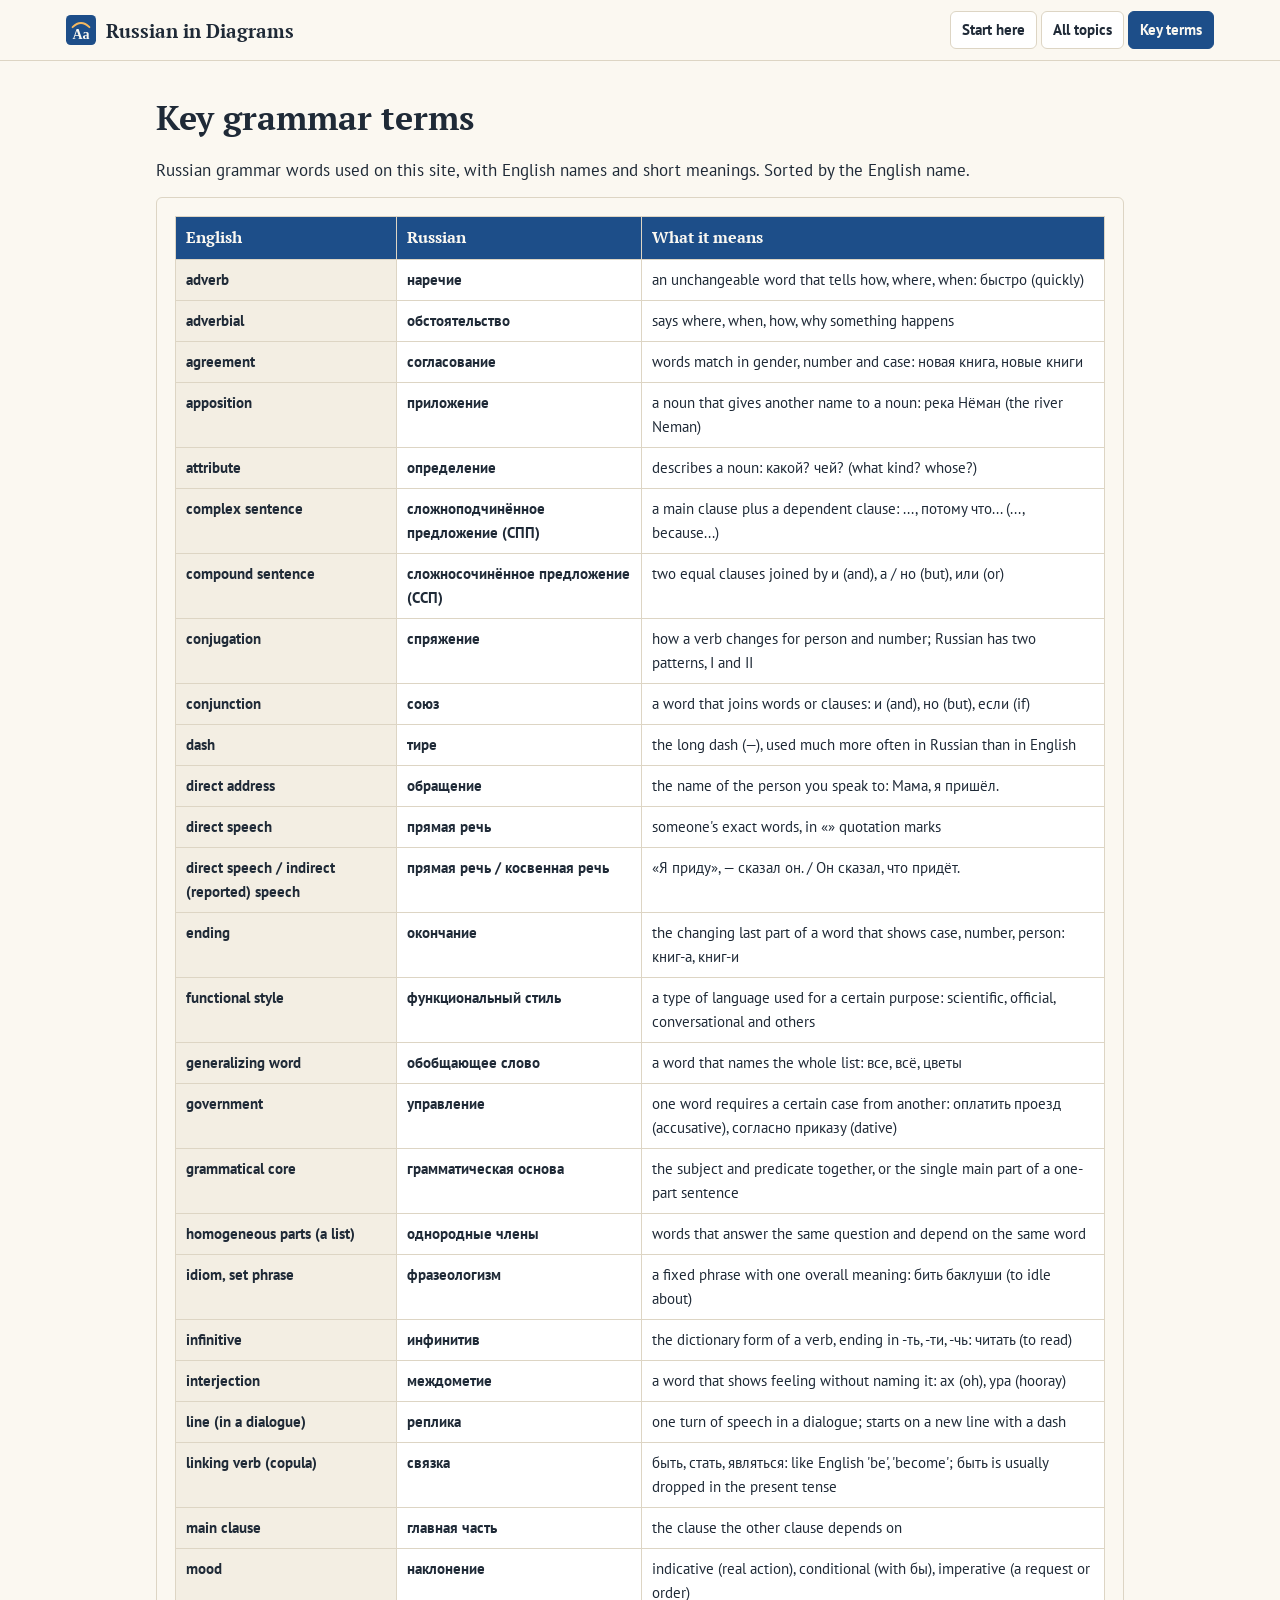
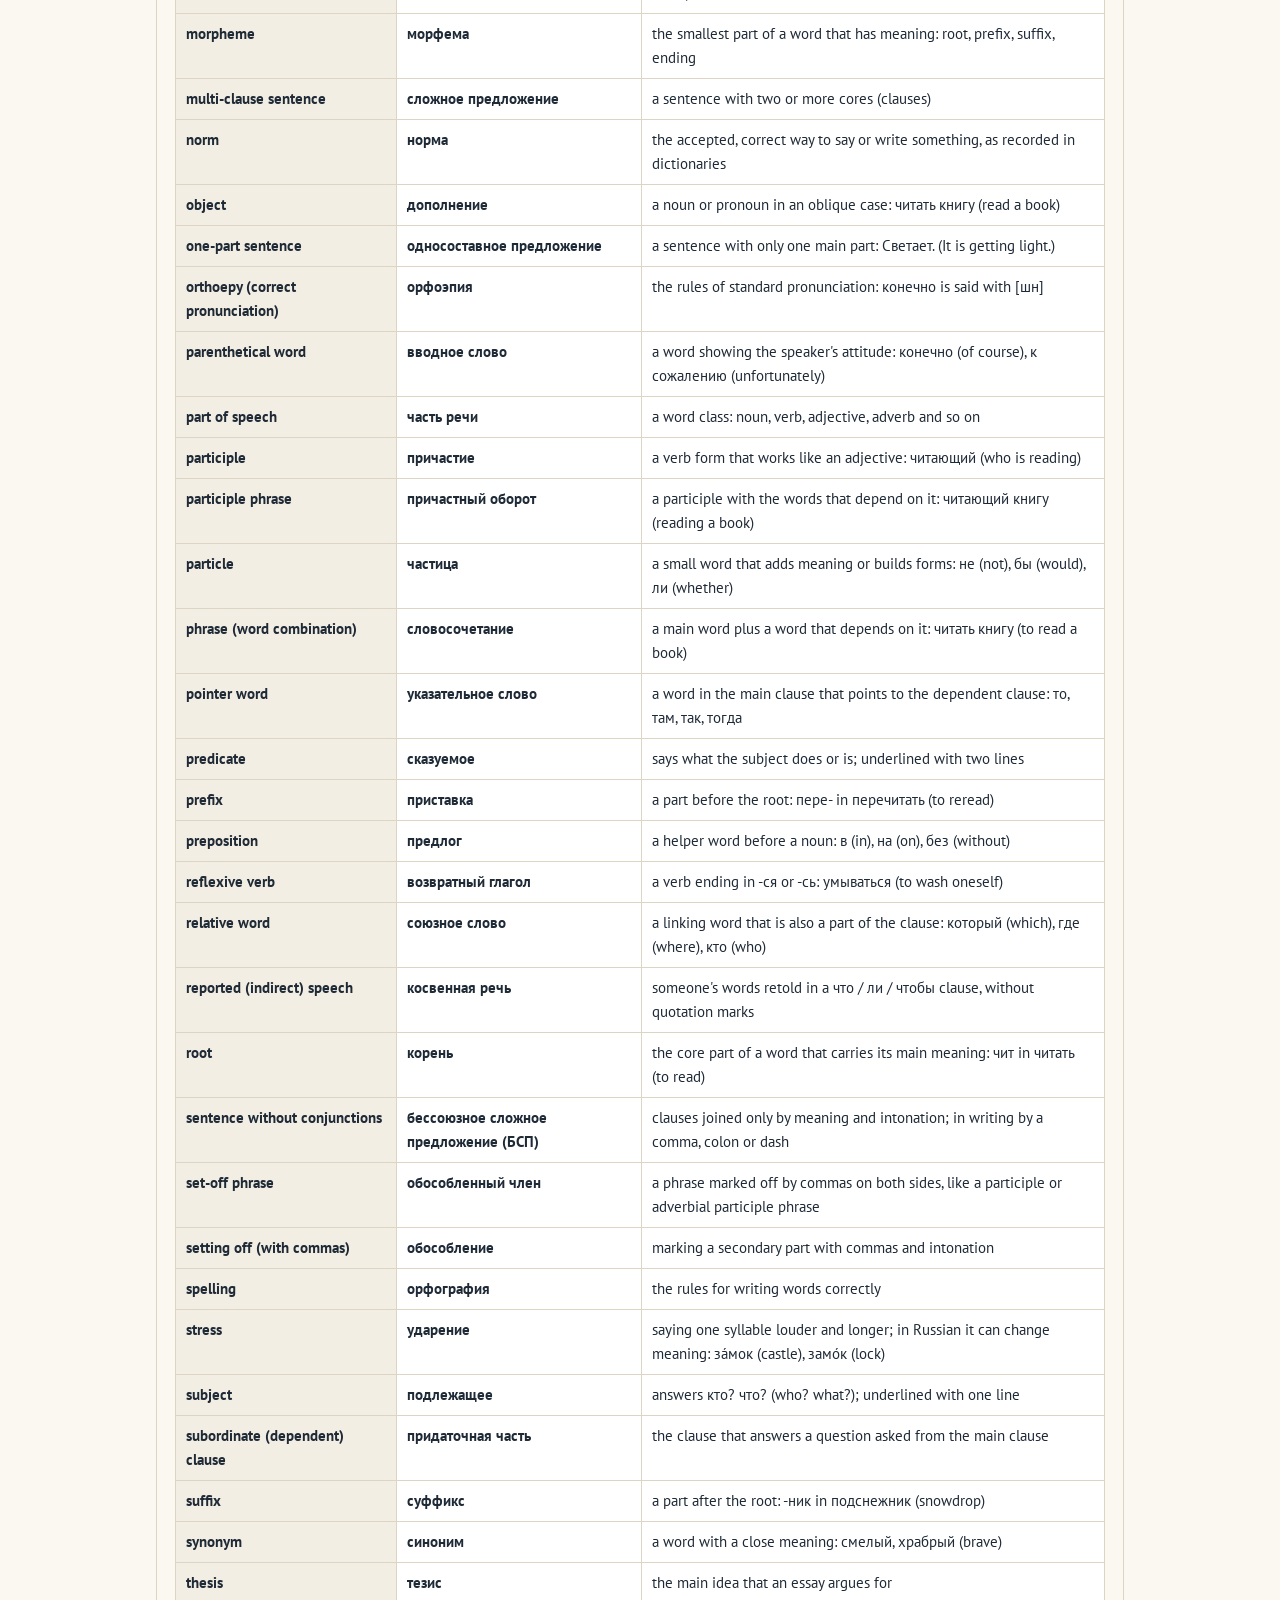
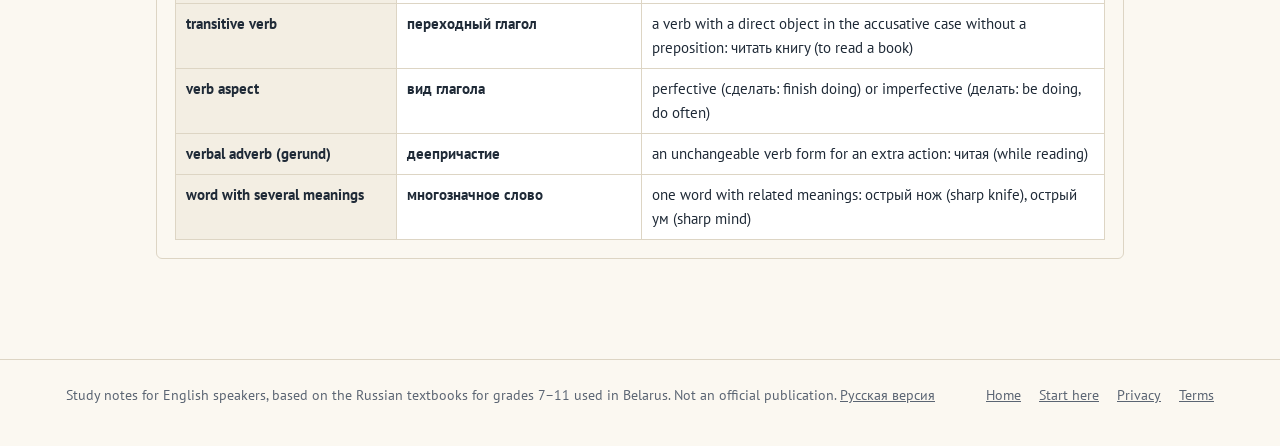
==== glossary.html @ 6eaf1d75 "Russian in Diagrams: English edition for learners Co-Authored-By: Claude Opus 5.5 <noreply@anthropic" ====
<!doctype html>
<html lang="en">
<head>
<meta charset="utf-8">
<meta name="viewport" content="width=device-width, initial-scale=1">
<link rel="icon" href="assets/favicon.svg" type="image/svg+xml">
<link rel="preconnect" href="https://fonts.googleapis.com">
<link rel="preconnect" href="https://fonts.gstatic.com" crossorigin>
<link href="https://fonts.googleapis.com/css2?family=PT+Mono&family=PT+Sans:wght@400;700&family=PT+Serif:wght@400;700&display=swap" rel="stylesheet">
<link rel="stylesheet" href="assets/style.css">
<title>Key terms | Russian in Diagrams</title>
<meta name="description" content="Russian grammar terms with plain English meanings.">
</head>
<body>
<div id="header"></div>
<main class="page wide wrap">
<h1>Key grammar terms</h1>
<p>Russian grammar words used on this site, with English names and short meanings. Sorted by the English name.</p>
<div id="gloss"></div>
</main>
<div id="footer"></div>
<script src="data/grade7.js"></script>
<script src="data/grade8.js"></script>
<script src="data/grade9.js"></script>
<script src="data/grade10.js"></script>
<script src="data/grade11.js"></script>
<script src="data/themes.js"></script>
<script src="assets/app.js"></script>
<script>App.glossary();</script>
</body>
</html>
---- assets/style.css ----
:root {
  --paper: #fbf8f1;
  --surface: #ffffff;
  --sunk: #f3eee3;
  --ink: #1f2a37;
  --muted: #5b6573;
  --line: #ddd5c4;
  --blue: #1d4e89;
  --blue-soft: #e4ecf6;
  --red: #b4441b;
  --red-soft: #f8e6dd;
  --green: #2f7d4f;
  --green-soft: #e1f0e6;
  --amber: #b7791f;
  --amber-soft: #fbefd8;
  --m-prefix: #2f7d4f;
  --m-root: #1d4e89;
  --m-suffix: #b4441b;
  --m-ending: #7a4fa0;
  --radius: 6px;
  --serif: "PT Serif", Georgia, serif;
  --sans: "PT Sans", "Segoe UI", Arial, sans-serif;
  --mono: "PT Mono", "SFMono-Regular", Menlo, monospace;
  color-scheme: light;
}
@media (prefers-color-scheme: dark) {
  :root:not([data-theme="light"]) {
    --paper: #15191f; --surface: #1d232b; --sunk: #232a33; --ink: #e8e4da; --muted: #a3abb6;
    --line: #343d48; --blue: #8db6e8; --blue-soft: #1f3048; --red: #f0936b; --red-soft: #3d241b;
    --green: #7cc796; --green-soft: #1c3426; --amber: #e9b45a; --amber-soft: #3a2e17;
    --m-prefix: #7cc796; --m-root: #8db6e8; --m-suffix: #f0936b; --m-ending: #c6a1e6;
    color-scheme: dark;
  }
}
:root[data-theme="dark"] {
  --paper: #15191f; --surface: #1d232b; --sunk: #232a33; --ink: #e8e4da; --muted: #a3abb6;
  --line: #343d48; --blue: #8db6e8; --blue-soft: #1f3048; --red: #f0936b; --red-soft: #3d241b;
  --green: #7cc796; --green-soft: #1c3426; --amber: #e9b45a; --amber-soft: #3a2e17;
  --m-prefix: #7cc796; --m-root: #8db6e8; --m-suffix: #f0936b; --m-ending: #c6a1e6;
  color-scheme: dark;
}

* { box-sizing: border-box; }
html { -webkit-text-size-adjust: 100%; scroll-padding-top: 76px; }
body {
  margin: 0; background: var(--paper); color: var(--ink);
  font: 17px/1.6 var(--sans); overflow-x: hidden;
}
a { color: var(--blue); }
a:hover { text-decoration-thickness: 2px; }
h1, h2, h3, h4 { font-family: var(--serif); line-height: 1.25; margin: 0 0 .5em; }
p { margin: 0 0 .8em; }
mark { background: var(--amber-soft); color: inherit; padding: 0 2px; border-radius: 2px; }
u { text-decoration-color: var(--red); text-decoration-thickness: 2px; text-underline-offset: 3px; }
:focus-visible { outline: 3px solid var(--amber); outline-offset: 2px; }

.wrap { max-width: 1180px; margin: 0 auto; padding: 0 16px; }

/* Header */
.top {
  position: sticky; top: 0; z-index: 20; background: var(--paper);
  border-bottom: 1px solid var(--line);
}
.top .wrap { display: flex; align-items: center; gap: 16px; min-height: 60px; flex-wrap: wrap; }
.brand { display: flex; align-items: center; gap: 10px; text-decoration: none; color: var(--ink); font: 700 19px var(--serif); }
.brand img { width: 30px; height: 30px; }
.grade-tabs { display: flex; gap: 4px; margin-left: auto; flex-wrap: wrap; }
.grade-tabs a {
  text-decoration: none; color: var(--ink); padding: 6px 11px; border: 1px solid var(--line);
  border-radius: var(--radius); font-weight: 700; font-size: 15px; background: var(--surface);
}
.grade-tabs a[aria-current="page"] { background: var(--blue); border-color: var(--blue); color: var(--paper); }
.grade-tabs .lbl { color: var(--muted); font-size: 14px; align-self: center; margin-right: 4px; }

/* Home */
.hero { padding: 48px 0 28px; }
.hero h1 { font-size: clamp(30px, 5vw, 46px); max-width: 820px; }
.hero p.lead { font-size: 19px; color: var(--muted); max-width: 720px; }
.how { display: grid; grid-template-columns: repeat(auto-fit, minmax(220px, 1fr)); gap: 14px; margin: 26px 0 40px; }
.how div { border-left: 3px solid var(--blue); padding: 4px 0 4px 14px; }
.how b { display: block; font-family: var(--serif); font-size: 18px; }
.how span { color: var(--muted); font-size: 15px; }
.grades { display: grid; grid-template-columns: repeat(auto-fill, minmax(290px, 1fr)); gap: 16px; padding-bottom: 56px; }
.gcard {
  display: block; text-decoration: none; color: var(--ink); background: var(--surface);
  border: 1px solid var(--line); border-radius: var(--radius); padding: 20px;
}
.gcard:hover { border-color: var(--blue); }
.gcard .num { font: 700 44px/1 var(--serif); color: var(--blue); }
.gcard .num small { font-size: 17px; color: var(--muted); font-weight: 400; margin-left: 6px; }
.gcard h3 { margin: 10px 0 4px; font-size: 19px; }
.gcard .meta { color: var(--muted); font-size: 14px; }
.gcard ul { margin: 12px 0 0; padding: 0; list-style: none; display: flex; flex-wrap: wrap; gap: 6px; }
.gcard li { font-size: 13px; background: var(--sunk); padding: 2px 8px; border-radius: 4px; }
.gcard .bar { margin-top: 14px; }

/* Grade layout */
.layout { display: grid; grid-template-columns: 290px minmax(0, 1fr); gap: 36px; padding-top: 24px; }
.side { position: sticky; top: 76px; align-self: start; max-height: calc(100vh - 92px); overflow: auto; padding-bottom: 20px; }
.side details { border: 0; }
.side summary { display: none; }
.side .filter {
  width: 100%; padding: 8px 10px; font: inherit; font-size: 15px; border: 1px solid var(--line);
  border-radius: var(--radius); background: var(--surface); color: var(--ink); margin-bottom: 14px;
}
.side h4 { font: 700 12px var(--sans); text-transform: uppercase; letter-spacing: .06em; color: var(--muted); margin: 16px 0 6px; }
.side ol { list-style: none; margin: 0; padding: 0; }
.side li a {
  display: flex; gap: 8px; align-items: baseline; text-decoration: none; color: var(--ink);
  padding: 4px 8px; border-radius: 4px; font-size: 15px; line-height: 1.35;
}
.side li a:hover { background: var(--sunk); }
.side li a.active { background: var(--blue-soft); }
.side li a .tick { flex: 0 0 14px; color: var(--green); font-weight: 700; }

.bar { height: 8px; background: var(--sunk); border-radius: 4px; overflow: hidden; }
.bar i { display: block; height: 100%; background: var(--green); width: 0; }
.progress-line { font-size: 14px; color: var(--muted); margin: 6px 0 0; }

.intro { border-bottom: 1px solid var(--line); padding-bottom: 20px; margin-bottom: 28px; }
.intro h1 { font-size: clamp(28px, 4vw, 38px); }
.intro .meta { color: var(--muted); font-size: 15px; }
.legend { display: flex; flex-wrap: wrap; gap: 8px 18px; font-size: 14px; color: var(--muted); margin-top: 10px; }

.sec-title { font: 700 13px var(--sans); text-transform: uppercase; letter-spacing: .08em; color: var(--red); margin: 40px 0 12px; }

/* Topic */
.topic {
  background: var(--surface); border: 1px solid var(--line); border-radius: var(--radius);
  padding: 24px; margin-bottom: 22px;
}
.topic-head { display: flex; gap: 12px; align-items: flex-start; justify-content: space-between; flex-wrap: wrap; }
.topic h2 { font-size: 26px; margin: 0; }
.paras { font-size: 14px; color: var(--muted); margin-top: 2px; }
.summary { font-size: 18px; margin: 14px 0 18px; padding-left: 12px; border-left: 3px solid var(--amber); }
.topic h3 { font: 700 13px var(--sans); text-transform: uppercase; letter-spacing: .07em; color: var(--muted); margin: 26px 0 10px; }
.done-toggle {
  display: inline-flex; align-items: center; gap: 8px; font: 600 14px var(--sans); color: var(--ink);
  border: 1px solid var(--line); background: var(--paper); padding: 6px 10px; border-radius: var(--radius); cursor: pointer;
}
.done-toggle[aria-pressed="true"] { background: var(--green-soft); border-color: var(--green); color: var(--green); }
.done-toggle .box { width: 16px; height: 16px; border: 2px solid currentColor; border-radius: 3px; display: inline-grid; place-items: center; font-size: 12px; line-height: 1; }

.rule { background: var(--blue-soft); border-radius: var(--radius); padding: 12px 16px; margin: 16px 0 0; font-weight: 600; }
.rule::before { content: "Запомни"; display: block; font: 700 12px var(--sans); text-transform: uppercase; letter-spacing: .07em; color: var(--blue); margin-bottom: 2px; }

.examples { list-style: none; margin: 0; padding: 0; display: grid; gap: 8px; }
.examples li { display: flex; flex-wrap: wrap; gap: 4px 14px; align-items: baseline; padding: 8px 12px; background: var(--sunk); border-radius: var(--radius); }
.examples .ex { font-family: var(--serif); font-size: 18px; }
.examples .note { color: var(--muted); font-size: 14px; }

.mistakes { display: grid; gap: 8px; }
.mistake { display: grid; grid-template-columns: minmax(0, 1fr) minmax(0, 1fr); gap: 2px 12px; padding: 10px 12px; border: 1px dashed var(--line); border-radius: var(--radius); font-size: 15px; }
.mistake .w { color: var(--red); text-decoration: line-through; font-family: var(--serif); font-size: 17px; }
.mistake .r { color: var(--green); font-family: var(--serif); font-size: 17px; font-weight: 700; }
.mistake .why { grid-column: 1 / -1; color: var(--muted); }

.ru-name { font: 18px var(--serif); color: var(--blue); margin-top: 2px; }
.examples .tr { flex-basis: 100%; font-size: 15px; color: var(--ink); opacity: .85; font-style: italic; }
.sec-title span { color: var(--muted); font-weight: 400; text-transform: none; letter-spacing: 0; margin-left: 6px; }
.level { display: inline-block; margin-left: 10px; font: 700 12px var(--sans); text-transform: uppercase; letter-spacing: .06em; color: var(--green); border: 1px solid var(--green); border-radius: 4px; padding: 2px 6px; vertical-align: middle; }
.level-line { font-size: 15px; color: var(--muted); }
.alpha { display: grid; grid-template-columns: repeat(auto-fill, minmax(150px, 1fr)); gap: 8px; }
.alpha > div { background: var(--surface); border: 1px solid var(--line); border-radius: var(--radius); padding: 8px 10px; }
.alpha .l { font: 700 26px/1.1 var(--serif); color: var(--blue); }
.alpha .s { font-size: 14px; }
.alpha .w { font: 15px var(--serif); color: var(--muted); }
.alpha > div.trap { border-color: var(--red); }
.page.wide { max-width: 1000px; }

.badges { display: flex; flex-wrap: wrap; gap: 8px; align-items: center; margin-bottom: 6px; }
.gbadge { font: 700 12px var(--sans); text-transform: uppercase; letter-spacing: .05em; background: var(--sunk); border: 1px solid var(--line); border-radius: 4px; padding: 2px 7px; }
.badges .paras { margin: 0; }
.ru-name.small { font-size: 15px; }
.side .theme-link { display: block; padding: 6px 8px; border-radius: 4px; text-decoration: none; color: var(--ink); font-weight: 700; font-size: 15px; }
.side .theme-link:hover { background: var(--sunk); }
.side .theme-link.current { color: var(--blue); border-left: 3px solid var(--blue); border-radius: 0; margin: 8px 0 2px; }
.side li a i { color: var(--muted); font-size: 13px; font-style: normal; display: block; }
.intro h3 { font: 700 13px var(--sans); text-transform: uppercase; letter-spacing: .07em; color: var(--muted); margin: 22px 0 10px; }
.src { margin-top: 12px; }
#map { margin: 8px 0 34px; }
#map .org .node.d2 { max-width: 150px; }

/* Quiz */
.quiz { display: grid; gap: 14px; }
.q { border: 1px solid var(--line); border-radius: var(--radius); padding: 14px; }
.q p { font-weight: 700; margin-bottom: 10px; }
.q .opts { display: flex; flex-wrap: wrap; gap: 8px; }
.q button {
  font: inherit; font-size: 16px; padding: 7px 14px; border: 1px solid var(--line); border-radius: var(--radius);
  background: var(--paper); color: var(--ink); cursor: pointer; text-align: left;
}
.q button:hover:not(:disabled) { border-color: var(--blue); }
.q button.right { background: var(--green-soft); border-color: var(--green); color: var(--green); font-weight: 700; }
.q button.wrong { background: var(--red-soft); border-color: var(--red); color: var(--red); }
.q button:disabled { cursor: default; }
.q .why { margin: 10px 0 0; font-size: 15px; color: var(--muted); }
.q .why b { color: var(--ink); }
.score { font-size: 15px; color: var(--muted); }

/* Diagrams: shared */
.diagram { background: var(--paper); border: 1px solid var(--line); border-radius: var(--radius); padding: 18px; overflow-x: auto; }
.diagram .dtitle { font: 700 15px var(--sans); margin-bottom: 12px; }
.box { background: var(--surface); border: 2px solid var(--blue); border-radius: var(--radius); padding: 8px 12px; }

/* tree: org chart, boxes joined by lines */
.org { width: max-content; min-width: 100%; display: flex; justify-content: center; margin: 0 auto; }
.org ul { display: flex; justify-content: center; margin: 0; padding: 22px 0 0; position: relative; list-style: none; }
.org > ul { padding-top: 0; }
.org li { position: relative; padding: 22px 5px 0; display: flex; flex-direction: column; align-items: center; }
.org > ul > li { padding-top: 0; }
.org li::before, .org li::after { content: ""; position: absolute; top: 0; right: 50%; width: 50%; height: 22px; border-top: 2px solid var(--ink); }
.org li::after { right: auto; left: 50%; border-left: 2px solid var(--ink); }
.org li:only-child::before { display: none; }
.org li:only-child::after { border-top: 0; }
.org li:first-child::before, .org li:last-child::after { border-top: 0; }
.org li:last-child::before { border-right: 2px solid var(--ink); }
.org li:first-child:not(:only-child)::after { border-radius: 0; }
.org > ul > li::before, .org > ul > li::after { display: none; }
.org ul ul::before { content: ""; position: absolute; top: 0; left: 50%; height: 22px; border-left: 2px solid var(--ink); }
.org ul.stack { flex-direction: column; align-items: center; padding-top: 14px; }
.org ul.stack::before { height: 14px; }
.org ul.stack > li { padding: 8px 0 0; }
.org ul.stack > li:first-child { padding-top: 0; }
.org ul.stack > li::before { display: none; }
.org ul.stack > li::after { border-top: 0; left: 50%; width: 0; height: 8px; border-left: 2px solid var(--ink); }
.org ul.stack > li:first-child::after { display: none; }
.org ul.stack .node { min-width: 120px; }
.org .node {
  display: inline-block; max-width: 170px; padding: 6px 10px; border: 2px solid var(--ink); background: var(--surface);
  color: var(--ink); font: 700 15px/1.3 var(--sans); text-align: center; text-decoration: none; border-radius: 3px;
}
.org .node .note { display: block; font-weight: 400; font-size: 12.5px; color: var(--muted); margin-top: 2px; }
.org .node.d0 { font: 700 19px/1.25 var(--serif); padding: 10px 26px; max-width: 320px; background: var(--blue); border-color: var(--blue); color: var(--paper); }
.org .node.d1 { background: var(--blue-soft); }
.org .node.d3, .org .node.d4 { font-weight: 400; font-size: 14px; }
.org a.node:hover { border-color: var(--red); color: var(--red); }
.org a.node.link { font-weight: 600; }

/* flow */
.flow ol { list-style: none; margin: 0; padding: 0; counter-reset: st; }
.flow li { display: grid; grid-template-columns: minmax(0, 1fr) minmax(0, 1fr); gap: 0 14px; counter-increment: st; }
.flow .qbox { position: relative; border: 2px solid var(--amber); background: var(--amber-soft); border-radius: var(--radius); padding: 10px 12px 10px 44px; font-weight: 700; }
.flow .qbox::before { content: counter(st); position: absolute; left: 10px; top: 9px; width: 24px; height: 24px; border-radius: 50%; background: var(--amber); color: var(--paper); display: grid; place-items: center; font-size: 14px; }
.flow .yes { display: flex; align-items: center; gap: 8px; }
.flow .yes .arrow, .flow .down .arrow { font: 700 13px var(--sans); color: var(--green); white-space: nowrap; }
.flow .res { border: 2px solid var(--green); background: var(--green-soft); border-radius: var(--radius); padding: 8px 12px; flex: 1; }
.flow .res.no { border-color: var(--red); background: var(--red-soft); }
.flow .down { grid-column: 1; display: flex; align-items: center; gap: 8px; padding: 4px 0 4px 26px; min-height: 34px; border-left: 2px solid var(--line); margin-left: 22px; }
.flow .down .arrow { color: var(--red); }
.flow .last-no { grid-column: 1 / -1; display: flex; align-items: center; gap: 8px; margin-top: 8px; }
.flow .last-no .arrow { font: 700 13px var(--sans); color: var(--red); white-space: nowrap; }

/* compare */
.compare table { border-collapse: collapse; width: 100%; min-width: 460px; font-size: 15px; }
.compare th, .compare td { border: 1px solid var(--line); padding: 8px 10px; text-align: left; vertical-align: top; background: var(--surface); }
.compare thead th { background: var(--blue); color: var(--paper); font-family: var(--serif); font-size: 16px; }
.compare tbody th { background: var(--sunk); font-weight: 700; }

/* morph */
.morph .words { display: grid; gap: 22px; }
.morph .word { display: flex; flex-wrap: wrap; align-items: baseline; gap: 6px 18px; }
.morph .parts { font: 30px/1 var(--serif); display: inline-flex; align-items: flex-end; padding-top: 16px; white-space: nowrap; }
.m { position: relative; display: inline-block; padding: 0 2px; }
.m.prefix { color: var(--m-prefix); }
.m.prefix::before { content: ""; position: absolute; left: 0; right: 0; top: -9px; height: 9px; border-top: 2px solid currentColor; border-right: 2px solid currentColor; }
.m.postfix { color: var(--m-prefix); }
.m.postfix::before { content: ""; position: absolute; left: 0; right: 0; top: -9px; height: 9px; border-top: 2px solid currentColor; border-left: 2px solid currentColor; }
.m.root { color: var(--m-root); }
.m.root::before { content: ""; position: absolute; left: 0; right: 0; top: -12px; height: 14px; border-top: 2px solid currentColor; border-radius: 50% 50% 0 0 / 100% 100% 0 0; }
.m.suffix { color: var(--m-suffix); }
.m.suffix::before {
  content: ""; position: absolute; left: 1px; right: 1px; top: -12px; height: 11px;
  background:
    linear-gradient(to top right, transparent calc(50% - 1.2px), currentColor calc(50% - 1.2px), currentColor calc(50% + 1.2px), transparent calc(50% + 1.2px)) left / 50% 100% no-repeat,
    linear-gradient(to top left, transparent calc(50% - 1.2px), currentColor calc(50% - 1.2px), currentColor calc(50% + 1.2px), transparent calc(50% + 1.2px)) right / 50% 100% no-repeat;
}
.m.ending, .m.zero { color: var(--m-ending); outline: 2px solid currentColor; outline-offset: 1px; margin: 0 3px; }
.m.zero { min-width: 18px; height: 26px; }
.morph .caption { color: var(--muted); font-size: 15px; }
.mlegend { display: flex; flex-wrap: wrap; gap: 6px 16px; margin-top: 18px; padding-top: 12px; border-top: 1px dashed var(--line); font-size: 14px; color: var(--muted); }
.mlegend span .m { font: 17px var(--serif); margin-right: 4px; }

/* scheme */
.scheme .items { display: grid; gap: 16px; }
.scheme .item { border-bottom: 1px dashed var(--line); padding-bottom: 14px; }
.scheme .item:last-child { border-bottom: 0; padding-bottom: 0; }
.scheme .formula { font: 700 22px/2 var(--mono); overflow-wrap: anywhere; }
.scheme .formula .sq { display: inline-block; border: 2px solid var(--blue); color: var(--blue); padding: 0 10px; min-width: 44px; text-align: center; line-height: 1.5; margin: 0 2px; font-size: 17px; }
.scheme .formula .rd { display: inline-block; border: 2px solid var(--red); color: var(--red); border-radius: 18px; padding: 0 10px; min-width: 44px; text-align: center; line-height: 1.5; margin: 0 2px; font-size: 17px; }
.scheme .formula .hm { display: inline-grid; place-items: center; width: 30px; height: 30px; border-radius: 50%; border: 2px solid var(--green); color: var(--green); font-size: 16px; line-height: 1; margin: 0 2px; }
.scheme .example { font-family: var(--serif); font-size: 18px; margin-top: 4px; }
.scheme .caption { color: var(--muted); font-size: 14px; }
.scheme-legend { display: flex; flex-wrap: wrap; gap: 6px 16px; margin-top: 14px; font-size: 14px; color: var(--muted); }
.scheme-legend .sq, .scheme-legend .rd, .scheme-legend .hm { font: 700 13px var(--mono); padding: 0 6px; margin-right: 4px; display: inline-block; border: 2px solid; }
.scheme-legend .sq { border-color: var(--blue); color: var(--blue); }
.scheme-legend .rd { border-color: var(--red); color: var(--red); border-radius: 10px; }
.scheme-legend .hm { border-color: var(--green); color: var(--green); border-radius: 50%; }

.scheme .gen, .scheme .adr { display: inline-block; font: 700 14px/1.6 var(--sans); padding: 0 8px; border-radius: 4px; margin: 0 2px; vertical-align: middle; }
.scheme .gen { background: var(--green); color: var(--paper); }
.scheme .adr { background: var(--amber); color: var(--paper); }
.scheme-legend .gen, .scheme-legend .adr { font-size: 12px; margin-right: 4px; }

/* steps */
.steps ol { margin: 0; padding: 0; list-style: none; counter-reset: s; display: grid; gap: 0; }
.steps li { counter-increment: s; position: relative; padding: 0 0 14px 46px; }
.steps li::before { content: counter(s); position: absolute; left: 0; top: 0; width: 30px; height: 30px; border-radius: 50%; background: var(--blue); color: var(--paper); display: grid; place-items: center; font-weight: 700; font-size: 15px; }
.steps li::after { content: ""; position: absolute; left: 14px; top: 32px; bottom: 2px; width: 2px; background: var(--line); }
.steps li:last-child { padding-bottom: 0; }
.steps li:last-child::after { display: none; }
.steps li span { display: block; padding-top: 3px; }

/* cards */
.cards .grid { display: grid; grid-template-columns: repeat(auto-fill, minmax(190px, 1fr)); gap: 10px; }
.cards .card { background: var(--surface); border: 1px solid var(--line); border-top: 4px solid var(--blue); border-radius: var(--radius); padding: 10px 12px; }
.cards .card:nth-child(4n+2) { border-top-color: var(--green); }
.cards .card:nth-child(4n+3) { border-top-color: var(--red); }
.cards .card:nth-child(4n+4) { border-top-color: var(--amber); }
.cards .card b { font-family: var(--serif); font-size: 17px; display: block; }
.cards .card .t { font-size: 14px; color: var(--muted); }
.cards .card .e { font-family: var(--serif); margin-top: 6px; }

/* Text pages */
.page { max-width: 760px; padding: 36px 16px 60px; }
.page h1 { font-size: 34px; }
.page h2 { font-size: 22px; margin-top: 28px; }
.page li { margin-bottom: 6px; }

/* Footer */
.foot { border-top: 1px solid var(--line); margin-top: 40px; padding: 24px 0 40px; font-size: 14px; color: var(--muted); }
.foot .wrap { display: flex; flex-wrap: wrap; gap: 10px 24px; justify-content: space-between; }
.foot nav { display: flex; gap: 18px; flex-wrap: wrap; }
.foot a { color: var(--muted); }

.empty { padding: 30px; text-align: center; color: var(--muted); }
.to-top { display: inline-block; margin-top: 18px; font-size: 14px; }

@media (max-width: 900px) {
  .layout { grid-template-columns: minmax(0, 1fr); gap: 12px; padding-top: 14px; }
  .side { position: static; max-height: none; overflow: visible; padding: 0; }
  .side details { border: 1px solid var(--line); border-radius: var(--radius); background: var(--surface); padding: 10px 12px; }
  .side summary { display: list-item; cursor: pointer; font-weight: 700; }
  .side details[open] summary { margin-bottom: 10px; }
}
@media (max-width: 620px) {
  body { font-size: 16px; }
  .topic { padding: 16px; }
  .topic h2 { font-size: 22px; }
  .diagram { padding: 12px; }
  .flow li { grid-template-columns: minmax(0, 1fr); }
  .mistake { grid-template-columns: minmax(0, 1fr); }
  .flow .yes { margin-top: 6px; }
  .grade-tabs { margin-left: 0; width: 100%; }
  .grade-tabs .lbl { display: none; }
  .top .wrap { padding-top: 8px; padding-bottom: 8px; gap: 8px; }
  html { scroll-padding-top: 110px; }
  .morph .parts { font-size: 26px; }
  .scheme .formula { font-size: 18px; }
}
@media (max-width: 620px) {
  /* trees turn vertical on phones: each box sits under its parent, joined by lines on the left */
  .org { width: auto; min-width: 0; display: block; }
  .org ul, .org ul.stack { display: block; padding: 0 0 0 16px; margin: 0; }
  .org > ul { padding-left: 0; }
  .org li, .org ul.stack > li { display: block; padding: 8px 0 0 16px; }
  .org > ul > li { padding: 0; }
  .org li::before, .org ul.stack > li::before {
    display: block !important; content: ""; position: absolute; left: 0; right: auto; top: 0; bottom: 0;
    width: 0; height: auto; border: 0 !important; border-left: 2px solid var(--ink) !important;
  }
  .org li:last-child::before { bottom: auto; height: 24px; }
  .org li::after, .org ul.stack > li::after, .org ul.stack > li:first-child::after {
    display: block !important; content: ""; position: absolute; left: 0; top: 24px; width: 14px; height: 0;
    border: 0 !important; border-top: 2px solid var(--ink) !important; border-radius: 0;
  }
  .org > ul > li::before, .org > ul > li::after { display: none !important; }
  .org ul ul::before, .org ul.stack::before { display: none; }
  .org .node, .org .node.d0 { max-width: none; text-align: left; }
  .org ul.stack .node { min-width: 0; }
}
@media print {
  .top, .side, .foot, .done-toggle, .quiz-block { display: none !important; }
  .layout { display: block; }
  .topic { break-inside: avoid; border: 0; }
}
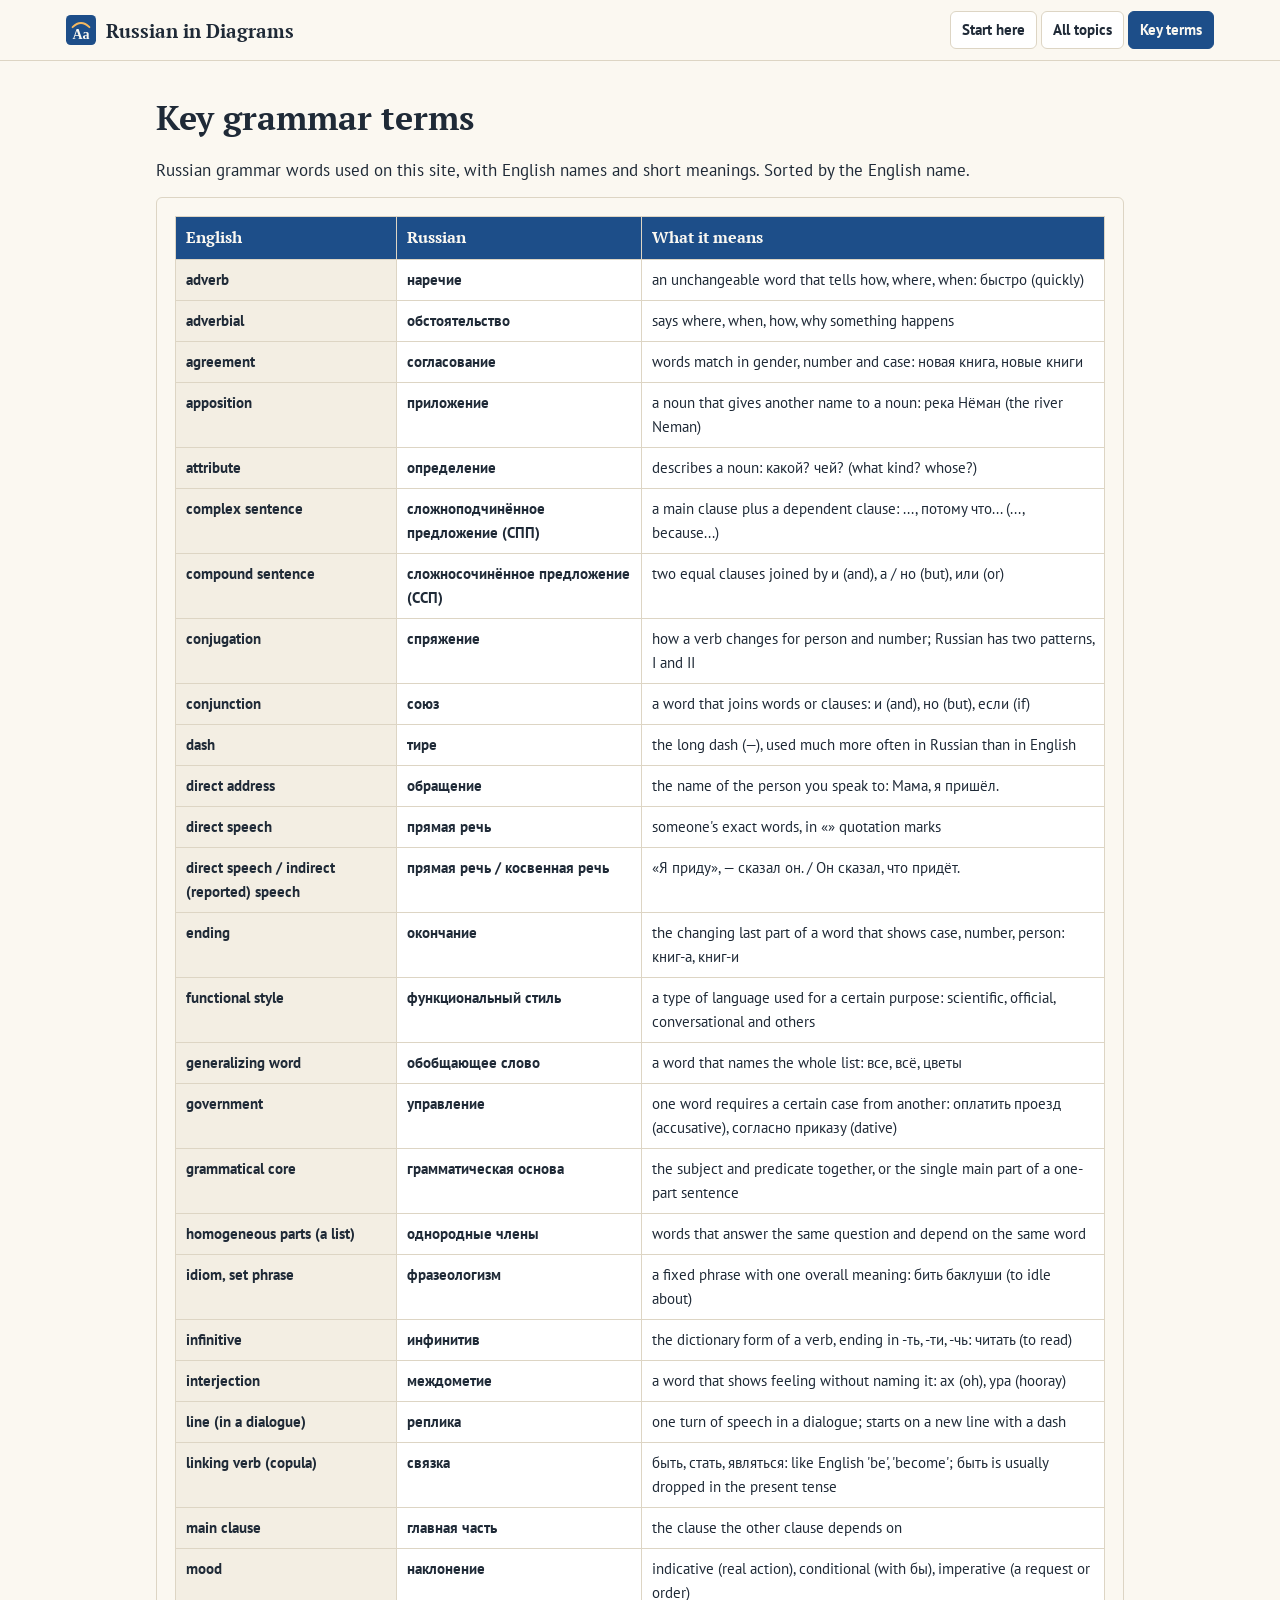
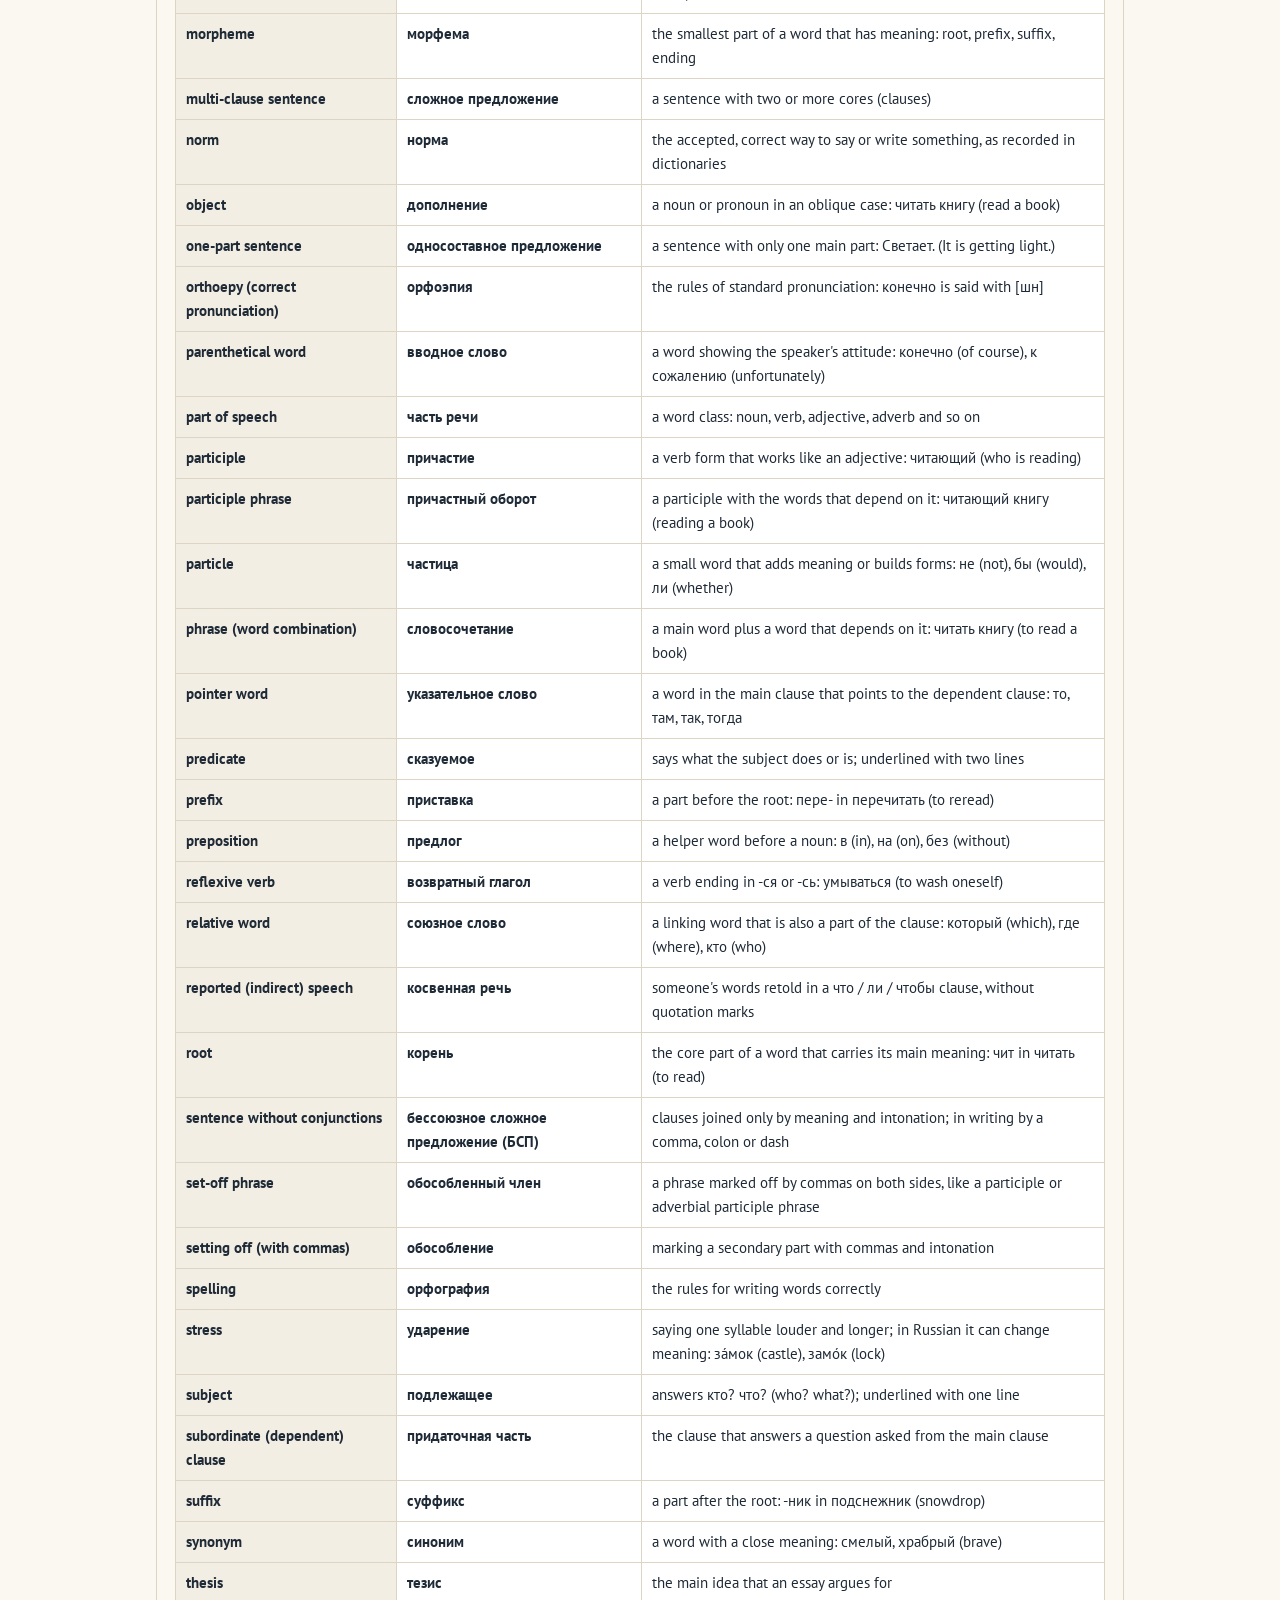
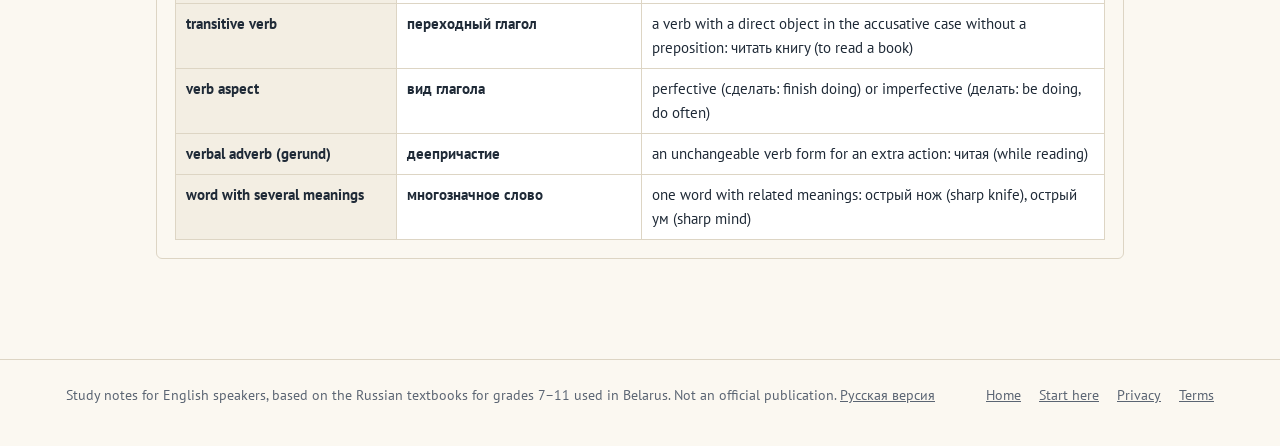
==== commit a51addee: "iPhone layout: fix word-part marks, compact header, table cards, touch targets, home-screen icon Co-" ====
--- a/glossary.html
+++ b/glossary.html
@@ -2,8 +2,12 @@
 <html lang="en">
 <head>
 <meta charset="utf-8">
-<meta name="viewport" content="width=device-width, initial-scale=1">
+<meta name="viewport" content="width=device-width, initial-scale=1, viewport-fit=cover">
+<meta name="theme-color" content="#fbf8f1" media="(prefers-color-scheme: light)">
+<meta name="theme-color" content="#15191f" media="(prefers-color-scheme: dark)">
+<meta name="format-detection" content="telephone=no">
 <link rel="icon" href="assets/favicon.svg" type="image/svg+xml">
+<link rel="apple-touch-icon" href="assets/apple-touch-icon.png">
 <link rel="preconnect" href="https://fonts.googleapis.com">
 <link rel="preconnect" href="https://fonts.gstatic.com" crossorigin>
 <link href="https://fonts.googleapis.com/css2?family=PT+Mono&family=PT+Sans:wght@400;700&family=PT+Serif:wght@400;700&display=swap" rel="stylesheet">
--- a/assets/style.css
+++ b/assets/style.css
@@ -47,6 +47,8 @@
   font: 17px/1.6 var(--sans); overflow-x: hidden;
 }
 a { color: var(--blue); }
+a, button { -webkit-tap-highlight-color: transparent; }
+button { touch-action: manipulation; }
 a:hover { text-decoration-thickness: 2px; }
 h1, h2, h3, h4 { font-family: var(--serif); line-height: 1.25; margin: 0 0 .5em; }
 p { margin: 0 0 .8em; }
@@ -54,7 +56,7 @@
 u { text-decoration-color: var(--red); text-decoration-thickness: 2px; text-underline-offset: 3px; }
 :focus-visible { outline: 3px solid var(--amber); outline-offset: 2px; }
 
-.wrap { max-width: 1180px; margin: 0 auto; padding: 0 16px; }
+.wrap { max-width: 1180px; margin: 0 auto; padding: 0 max(16px, env(safe-area-inset-right)) 0 max(16px, env(safe-area-inset-left)); }
 
 /* Header */
 .top {
@@ -260,26 +262,28 @@
 /* morph */
 .morph .words { display: grid; gap: 22px; }
 .morph .word { display: flex; flex-wrap: wrap; align-items: baseline; gap: 6px 18px; }
-.morph .parts { font: 30px/1 var(--serif); display: inline-flex; align-items: flex-end; padding-top: 16px; white-space: nowrap; }
-.m { position: relative; display: inline-block; padding: 0 2px; }
-.m.prefix { color: var(--m-prefix); }
-.m.prefix::before { content: ""; position: absolute; left: 0; right: 0; top: -9px; height: 9px; border-top: 2px solid currentColor; border-right: 2px solid currentColor; }
-.m.postfix { color: var(--m-prefix); }
-.m.postfix::before { content: ""; position: absolute; left: 0; right: 0; top: -9px; height: 9px; border-top: 2px solid currentColor; border-left: 2px solid currentColor; }
+.morph .parts { font: 30px/1 var(--serif); display: inline-flex; align-items: flex-end; white-space: nowrap; }
+.m { position: relative; display: inline-block; padding: 15px 2px 0; line-height: 1; }
+.m.prefix, .m.postfix { color: var(--m-prefix); }
+.m.prefix::before, .m.postfix::before { content: ""; position: absolute; left: 1px; right: 1px; top: 3px; height: 8px; border-top: 2px solid currentColor; }
+.m.prefix::before { border-right: 2px solid currentColor; }
+.m.postfix::before { border-left: 2px solid currentColor; }
 .m.root { color: var(--m-root); }
-.m.root::before { content: ""; position: absolute; left: 0; right: 0; top: -12px; height: 14px; border-top: 2px solid currentColor; border-radius: 50% 50% 0 0 / 100% 100% 0 0; }
+.m.root::before { content: ""; position: absolute; left: 1px; right: 1px; top: 1px; height: 12px; border-top: 2px solid currentColor; border-radius: 50% 50% 0 0 / 100% 100% 0 0; }
 .m.suffix { color: var(--m-suffix); }
 .m.suffix::before {
-  content: ""; position: absolute; left: 1px; right: 1px; top: -12px; height: 11px;
+  content: ""; position: absolute; left: 2px; right: 2px; top: 1px; height: 11px;
   background:
     linear-gradient(to top right, transparent calc(50% - 1.2px), currentColor calc(50% - 1.2px), currentColor calc(50% + 1.2px), transparent calc(50% + 1.2px)) left / 50% 100% no-repeat,
     linear-gradient(to top left, transparent calc(50% - 1.2px), currentColor calc(50% - 1.2px), currentColor calc(50% + 1.2px), transparent calc(50% + 1.2px)) right / 50% 100% no-repeat;
 }
-.m.ending, .m.zero { color: var(--m-ending); outline: 2px solid currentColor; outline-offset: 1px; margin: 0 3px; }
-.m.zero { min-width: 18px; height: 26px; }
+.m.ending, .m.zero { color: var(--m-ending); padding: 15px 4px 3px; margin: 0 2px; }
+.m.ending::before, .m.zero::before { content: ""; position: absolute; left: 0; right: 0; top: 12px; bottom: 0; border: 2px solid currentColor; }
+.m.zero { width: 20px; height: calc(15px + 1em); vertical-align: bottom; }
 .morph .caption { color: var(--muted); font-size: 15px; }
-.mlegend { display: flex; flex-wrap: wrap; gap: 6px 16px; margin-top: 18px; padding-top: 12px; border-top: 1px dashed var(--line); font-size: 14px; color: var(--muted); }
-.mlegend span .m { font: 17px var(--serif); margin-right: 4px; }
+.mlegend { display: grid; grid-template-columns: repeat(auto-fill, minmax(230px, 1fr)); gap: 10px 18px; margin-top: 18px; padding-top: 12px; border-top: 1px dashed var(--line); font-size: 14px; color: var(--muted); }
+.mlegend > span { display: flex; align-items: flex-end; gap: 10px; line-height: 1.35; }
+.mlegend > span .m { font: 20px var(--serif); flex: 0 0 auto; min-width: 46px; text-align: center; }
 
 /* scheme */
 .scheme .items { display: grid; gap: 16px; }
@@ -328,7 +332,7 @@
 .page li { margin-bottom: 6px; }
 
 /* Footer */
-.foot { border-top: 1px solid var(--line); margin-top: 40px; padding: 24px 0 40px; font-size: 14px; color: var(--muted); }
+.foot { border-top: 1px solid var(--line); margin-top: 40px; padding: 24px 0 calc(40px + env(safe-area-inset-bottom)); font-size: 14px; color: var(--muted); }
 .foot .wrap { display: flex; flex-wrap: wrap; gap: 10px 24px; justify-content: space-between; }
 .foot nav { display: flex; gap: 18px; flex-wrap: wrap; }
 .foot a { color: var(--muted); }
@@ -344,19 +348,74 @@
   .side details[open] summary { margin-bottom: 10px; }
 }
 @media (max-width: 620px) {
-  body { font-size: 16px; }
-  .topic { padding: 16px; }
-  .topic h2 { font-size: 22px; }
-  .diagram { padding: 12px; }
+  body { font-size: 16px; line-height: 1.55; }
+  html { scroll-padding-top: 64px; }
+
+  /* compact one-row header */
+  .top .wrap { min-height: 54px; gap: 10px; flex-wrap: nowrap; padding-top: 6px; padding-bottom: 6px; }
+  .brand { font-size: 17px; gap: 8px; flex: 0 1 auto; min-width: 0; }
+  .brand img { width: 28px; height: 28px; }
+  .brand-name { white-space: nowrap; overflow: hidden; text-overflow: ellipsis; }
+  html[lang="en"] .brand-name { display: none; }
+  .grade-tabs { margin-left: auto; width: auto; flex-wrap: nowrap; gap: 6px; }
+  .grade-tabs a { font-size: 14px; padding: 0 11px; min-height: 38px; display: inline-flex; align-items: center; white-space: nowrap; }
+
+  .hero { padding: 26px 0 8px; }
+  .hero h1 { font-size: 29px; }
+  .hero p.lead { font-size: 17px; }
+  .how { gap: 12px; margin: 18px 0 26px; }
+  .grades { grid-template-columns: minmax(0, 1fr); gap: 12px; }
+  .gcard { padding: 16px; }
+  .gcard .num { font-size: 34px; }
+
+  .side details summary { padding: 4px 0; font-size: 16px; min-height: 32px; }
+  .side .filter { font-size: 16px; padding: 10px 12px; }
+  .side li a { padding: 8px; font-size: 16px; }
+  .side .theme-link { padding: 10px 8px; font-size: 16px; }
+
+  .intro h1 { font-size: 28px; }
+  .topic { padding: 16px 14px; margin-bottom: 16px; }
+  .topic h2 { font-size: 23px; }
+  .summary { font-size: 17px; }
+  .done-toggle { min-height: 40px; padding: 8px 12px; }
+  .diagram { padding: 12px 10px; }
+  .dtitle { font-size: 15px; }
+
   .flow li { grid-template-columns: minmax(0, 1fr); }
+  .flow .yes { margin-top: 6px; }
+  .flow .qbox { padding-left: 42px; }
+
+  .examples li { padding: 10px 12px; }
+  .examples .ex { font-size: 18px; }
   .mistake { grid-template-columns: minmax(0, 1fr); }
-  .flow .yes { margin-top: 6px; }
-  .grade-tabs { margin-left: 0; width: 100%; }
-  .grade-tabs .lbl { display: none; }
-  .top .wrap { padding-top: 8px; padding-bottom: 8px; gap: 8px; }
-  html { scroll-padding-top: 110px; }
-  .morph .parts { font-size: 26px; }
+
+  .q { padding: 12px; }
+  .q .opts { flex-direction: column; }
+  .q button { width: 100%; min-height: 46px; font-size: 16px; padding: 10px 14px; }
+
+  .morph .parts { font-size: 27px; }
+  .mlegend { grid-template-columns: minmax(0, 1fr); }
   .scheme .formula { font-size: 18px; }
+  .scheme .example { font-size: 17px; }
+
+  /* tables become one card per row, each cell labelled with its column name */
+  .compare table { min-width: 0; }
+  .compare table, .compare tbody, .compare tr, .compare th, .compare td { display: block; width: 100%; }
+  .compare thead { display: none; }
+  .compare tr { border: 1px solid var(--line); border-radius: var(--radius); overflow: hidden; margin-bottom: 10px; background: var(--surface); }
+  .compare tr:last-child { margin-bottom: 0; }
+  .compare tbody th { border: 0; background: var(--blue-soft); font-family: var(--serif); font-size: 16px; padding: 8px 12px; }
+  .compare td { border: 0; border-top: 1px solid var(--line); padding: 8px 12px; display: grid; grid-template-columns: minmax(0, 38%) minmax(0, 1fr); gap: 10px; }
+  .compare td::before { content: attr(data-label); font-weight: 700; font-size: 13px; color: var(--muted); }
+  .compare td[data-label=""]::before { display: none; }
+  .compare td[data-label=""] { grid-template-columns: minmax(0, 1fr); }
+
+  .cards .grid { grid-template-columns: minmax(0, 1fr); }
+  .alpha { grid-template-columns: repeat(2, minmax(0, 1fr)); }
+  .page { padding-top: 24px; }
+  .page h1 { font-size: 30px; }
+  .foot .wrap { flex-direction: column; }
+  .foot nav a { padding: 6px 0; }
 }
 @media (max-width: 620px) {
   /* trees turn vertical on phones: each box sits under its parent, joined by lines on the left */
